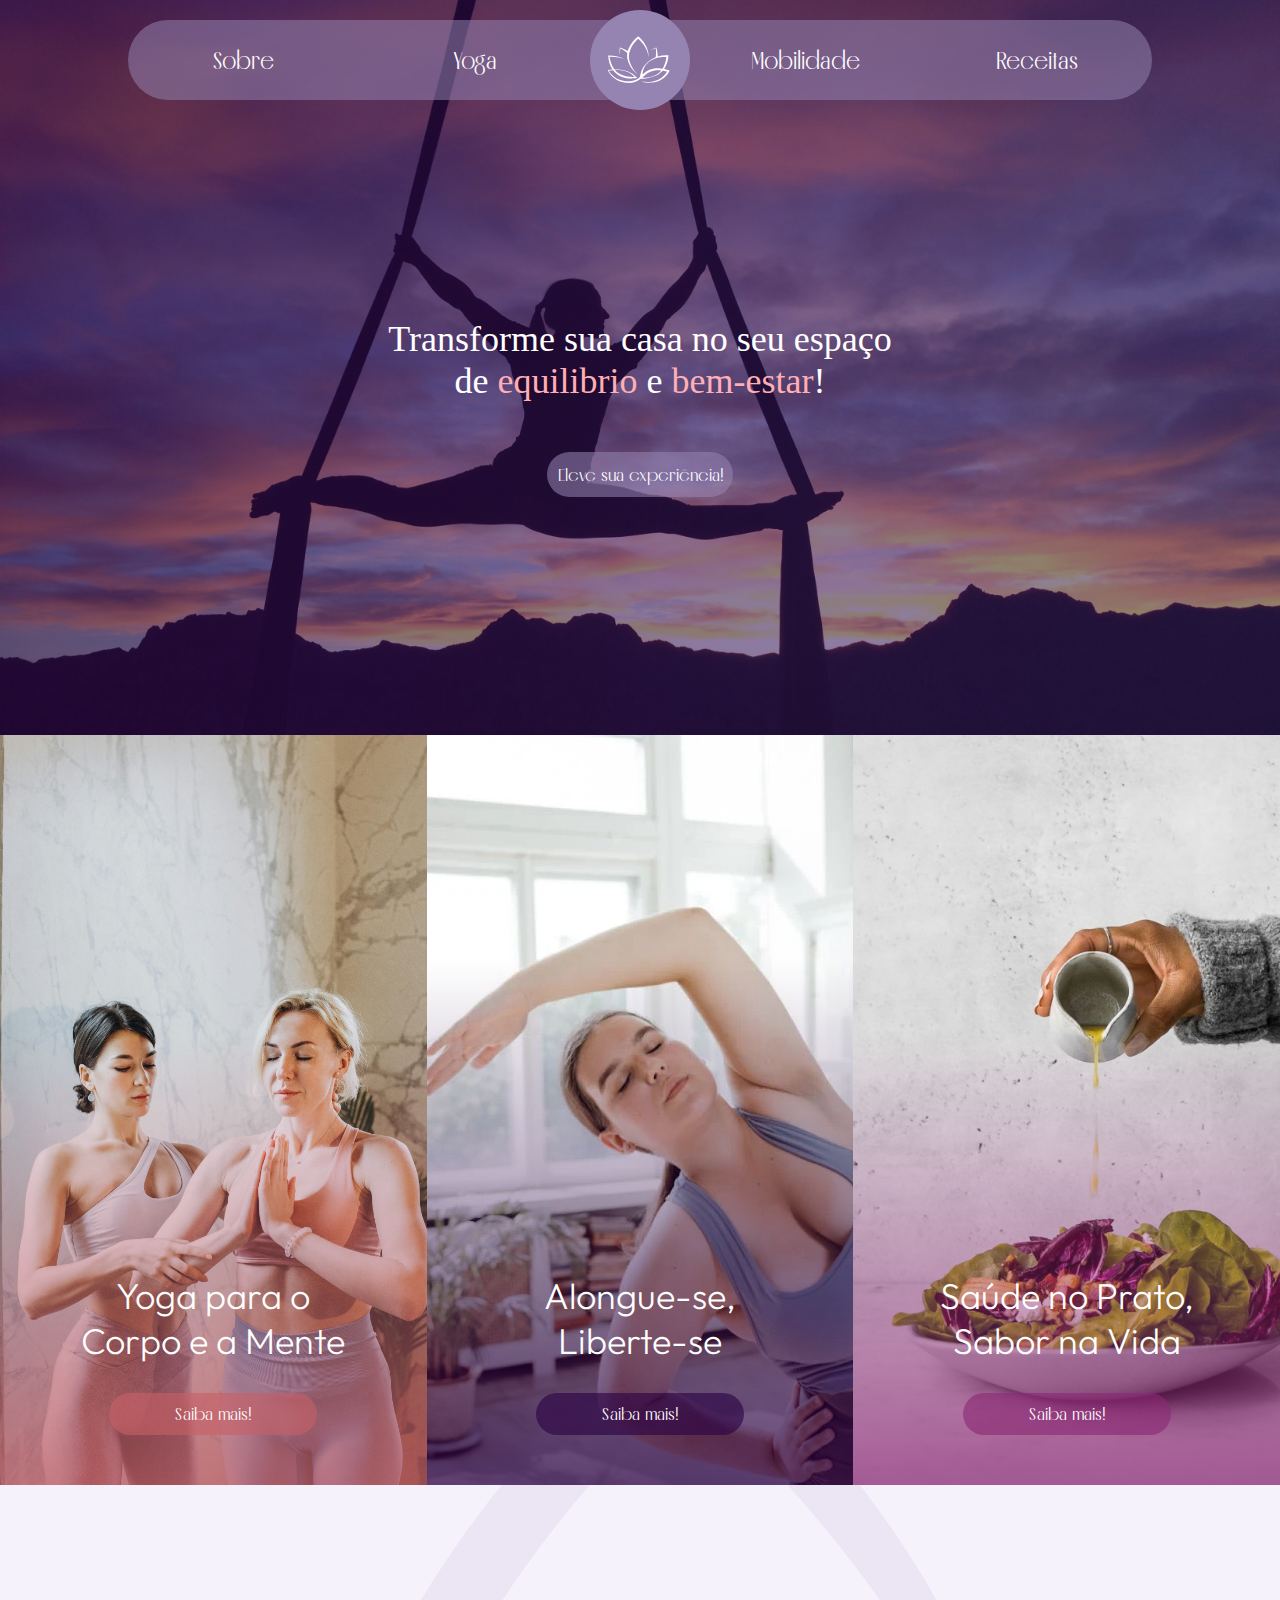
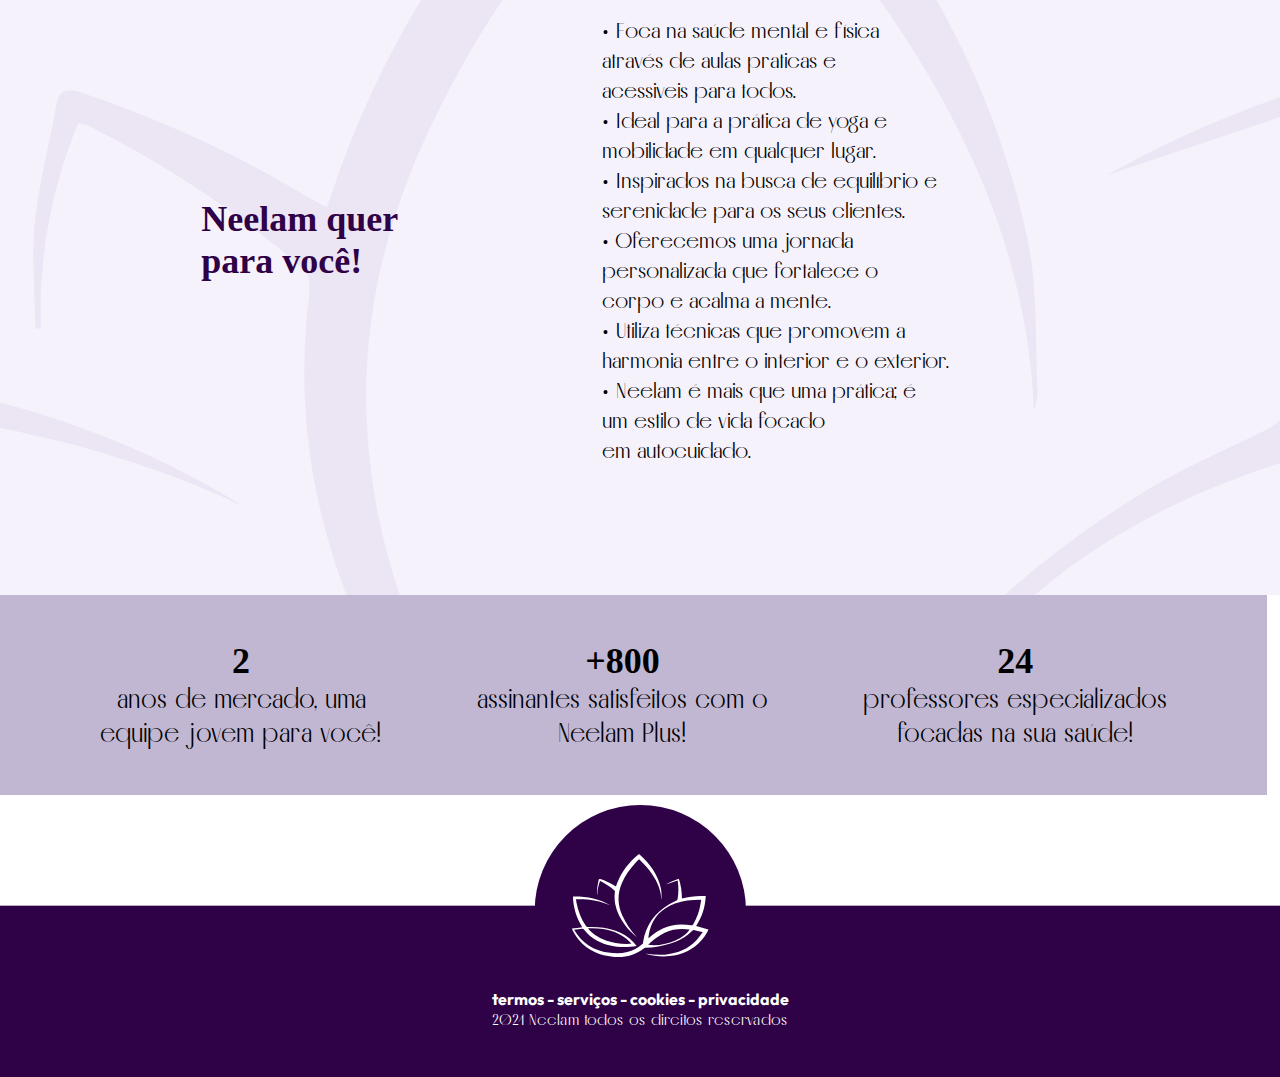
==== index.html @ 39a5e2a2 "yogasla" ====
<!DOCTYPE html>
<html lang="pt-br">

<head>
    <meta charset="UTF-8">
    <meta name="viewport" content="width=device-width, initial-scale=1.0">
    <title>Neelam - Pagina Inical</title>
    <link rel="stylesheet" href="style.css">
</head>

<body>

    <div class="banner">
        <header>
            <div class="container-grid">

                <nav id="menu" class="menu">
                    <a href="#">Sobre</a>
                    <a href="Yoga/Yoga.html">Yoga</a>

                    <img src="img/logoredondo.svg" alt="">

                    <a href="#">Mobilidade</a>
                    <a href="#">Receitas</a>
                </nav>
            </div>
        </header>

        <div class="container-grid conteudo-banner">
            <p>Transforme sua casa no seu espaço <br> de <span class="rosaclaro">equilibrio</span> e <span
                    class="rosaclaro">bem-estar</span>!</p>


            <a href="#" class="link-cadastro">Eleve sua experiência!</a>
        </div>
    </div>
    </div>

    <section id="serviços">

        <div class="container-cartao">
            <div class="cartao cartao-yoga">
                <h1>Yoga para o <br> Corpo e a Mente</h1>
                <a href="#" class="link-yoga">Saiba mais!</a>
            </div>

            <div class="cartao cartao-mob">
                <h1>Alongue-se, <br> Liberte-se</h1>
                <a href="#" class="link-mob">Saiba mais!</a>
            </div>

            <div class="cartao cartao-comida">
                <h1>Saúde no Prato, <br> Sabor na Vida</h1>
                <a href="#" class="link-receita">Saiba mais!</a>
            </div>
        </div>

    </section>

    <div class="fundoflor">
        <section id="sobre">
            <div class="container-grid">
                
                <div class="about">
                    <h2>Neelam quer <br> para você!</h2>

                    <p>•  Foca na saúde mental e física <br> através de aulas praticas e <br> acessiveis para todos.<br>
                        •  Ideal para a prática de yoga e <br> mobilidade em qualquer lugar.<br>
                        •  Inspirados na busca de equilíbrio e <br> serenidade para os seus clientes.<br>
                        •  Oferecemos uma jornada <br> personalizada que fortalece o <br> corpo e acalma a mente.<br>
                        •  Utiliza técnicas que promovem a <br> harmonia entre o interior e o exterior.<br>
                        •  Neelam é mais que uma prática; é <br> um estilo de vida focado <br> em autocuidado.<br></p>
                </div>

                <div class="container-dados">

                    <div class="mercado">
                        <h3>2</h3>
                        <p>anos de mercado, uma <br> equipe jovem para você!</p>
                    </div>

                    <div class="plus">
                        <h3>+800</h3>
                        <p>assinantes satisfeitos com o <br> Neelam Plus!</p>
                    </div>

                    <div class="profs">
                        <h3>24</h3>
                        <p>professores especializados <br> focadas na sua saúde! </p>
                    </div>
                </div>
            </div>
        </section>
        <footer>
            <div class="container-grid">

            </div>
        </footer>
    </div>

   <footer>
    <img src="img/footer.svg" alt="">
        <div class="texto">
            <h4>termos - serviços - cookies - privacidade</h1>
        
            <p>2024 Neelam todos os direitos reservados</p>
        </div>
   </footer>


</body>
</html>
---- style.css ----
@import url('https://fonts.googleapis.com/css2?family=Outfit:wght@100..900&display=swap');

@font-face {
    font-family: "Melodrama";
    src: url(fonts/Melodrama-Variable.ttf);

    font-family: "Outfit";
    src: url(fonts/Melodrama-Variable.ttf); 
}

:root {
    --roxoescuro: #2F0147;
    --roxoclaro: #9583B1;
    --rosaescuro: #9C528B;
    --rosaclaro: #FFAFB4;
}

* {
    margin: 0;
    padding: 0;
    box-sizing: border-box;
}

.container-grid {
    width: 80vw;
    max-width: 1400px;

    /* margin: 20px - Espaçamento externo de 20px */
    /* margin: 20px 10px - Espaçamento 20px na vertical, 10px na horizontal */
    /* margin: 20px 10px 5px - Espaçamento 20px para cima, 10px na horizontal, 5px para baixo */
    /* margin: 20px 10px 5px 2px - Espaçamento 20px para cima, 10px para a direita, 5px para baixo, 2px para a esquerda */

    margin: 0 auto;
}

.banner {
    height: 735px;

    background-image: linear-gradient(103deg, rgba(46, 1, 71, 0.600) 0%, rgba(49, 23, 94, 0.52) 100%), url(img/imgdacapa.jpg);
    background-size: cover;
    background-position: right center;
}
    

header {
    height: 165px;
    padding-top: 20px;
    }

    .menu {
        width: 100%;
        background-color: #9583b188;
        border-radius:55px;
        height: 80px;
        display: flex;
        align-items: center;
        z-index: 10;
    }
    
    .menu img {
        width: 200px;
        height: 100px;
    
        display: flex;
        align-items: center;
        text-align: center;

        z-index: 1;

        transition: 200ms;
    }

    .menu img:hover{
        transform: scale(1.08);
        transition: 200ms
    }
    
    .menu a {
        list-style-type: none;
        align-items: center;
        display: flex;
        justify-content: space-evenly;
    
        font-family: "Outfit";
        font-size: 24px;
        width: 100%;
        padding-left: 0px;
    }
    
    .menu a {
        color: rgb(255, 255, 255);
        text-decoration: none;
        /* Remove o sublinhado */
    }
    
    .menu a:hover {
        color: var(--roxoescuro);
        /* Cor do link ao passar o mouse */
        text-decoration: underline;
        /* Sublinhado ao passar o mouse */
    }
    

.conteudo-banner {
    height: calc(85vh - 280px);

    display: flex;
    align-items: center;
    justify-content: center;
    flex-direction: column;
}

.conteudo-banner p {
    color: white;

    font-family: "Melodrama";
    font-size: 36px;
    text-align: center;
}

.conteudo-banner span {
    color: var(--rosaclaro);
}

.link-cadastro {
    padding: 1%;
    border-radius: 37px;
    background-color: #9583b190;
    
    color: #ffffff;
    text-decoration: none;
    border: transparent;

    font-family: "Outfit";
    font-size: 18px;
    
    margin-top: 50px;
}

.link-cadastro:hover {
    transform: scale(1.05);
    transition: 200ms
}

#serviços{
    text-align: center;
}

.container-cartao{
    display: flex;
    flex-direction: row;
    justify-content: space-between;
}

.cartao {
    width: 641px;
    height: 750px;

    display: flex;
    flex-direction: column;

    justify-content: flex-end;
    align-items: center;

    padding-bottom: 50px;
}

.cartao-yoga{
    background-image: linear-gradient(0deg, rgba(199,96,102,0.75) 0%, rgba(0,0,0,0) 60%), url(img/carddoyoga.jpg);
    background-size: cover;
}

.cartao-mob{
    background-image: linear-gradient(0deg, rgba(43,1,67,0.75) 0%, rgba(0,0,0,0) 70%), url(img/muiemobilidade.jpg);
    background-size: cover;
}

.cartao-comida{
    background-image: linear-gradient(0deg, rgba(138,40,116,0.75) 0%, rgba(0,0,0,0) 60%), url(img/receita.jpg);
    background-size: cover;
}

.cartao h1 {
    font-family: "Outfit";
    font-size: 36px;
    color: #ffffff;
    font-weight: 270;

    text-align: center;

    padding: 7%;
}

.cartao a {
    width: 208px;
    padding: 2%;
    border-radius: 37px;
    
    color: #ffffff;
    border: transparent;

    font-family: "Outfit";
    font-size: 18px;
    text-decoration: none;

    z-index: 1;

    transition: 200ms;
}

.cartao a:hover{
    transform: scale(1.05);
    transition: 200ms
}

.cartao-yoga a{
    background-color: #c760659e;
}

.cartao-mob a{
    background-color: #2b01439e;
}

.cartao-comida a{
    background-color: #8A28749e;
}


.fundoflor{
    background-image: url(img/fundosobre.svg);
    background-color: rgb(246, 242, 252);
    background-position: 40% 20%;
}


.about {
    display: flex;
    flex-direction: row;
    justify-content: space-evenly; 
    align-items: center;
}

.about h2{
    font-family: "Melodrama";
    color: #2F0147;
    font-size: 36px;
    
}

.about p{
    font-family: "Outfit";
    font-size: 22px;
    margin: 130px;
}

.container-dados{
    display: flex;
    flex-direction: row;
    justify-content: space-between; 
    align-items: center;

    text-align: center;

    background-color: #9583b194;
    background-size: cover;
    background-position: right center;

    width: 99vw;
    position: absolute;
    left: 0;
    height: 200px;
    padding: 100px;
}

.container-dados h3{
    font-family: "Melodrama";
    font-size: 36px;
}

.container-dados p{
    font-family: "Outfit";
    font-size: 26px;
}

.mercado:hover{
    transform: scale(1.05);
    transition: 200ms
}

.plus:hover {
    transform: scale(1.05);
    transition: 200ms
}

.profs:hover {
    transform: scale(1.05);
    transition: 200ms
}


footer {
    position: relative;
    width: 100%;
}

.texto {
    position: absolute;
    top: 75%;
    left: 50%;
    transform: translate(-50%, -50%);
    color: white;
    text-align: center;
}

footer img {
    width: 100%;
    margin-top: 210px;
    height: auto;
    display: block;
}

.texto h4 {
    font-family: "Outfit";
    text-align: center;
    margin: 0;
}

.texto p {
    font-family: "Outfit";
    text-align: center;
    margin: 0;
}

.texto:hover {
    color: var(--rosaclaro);
}
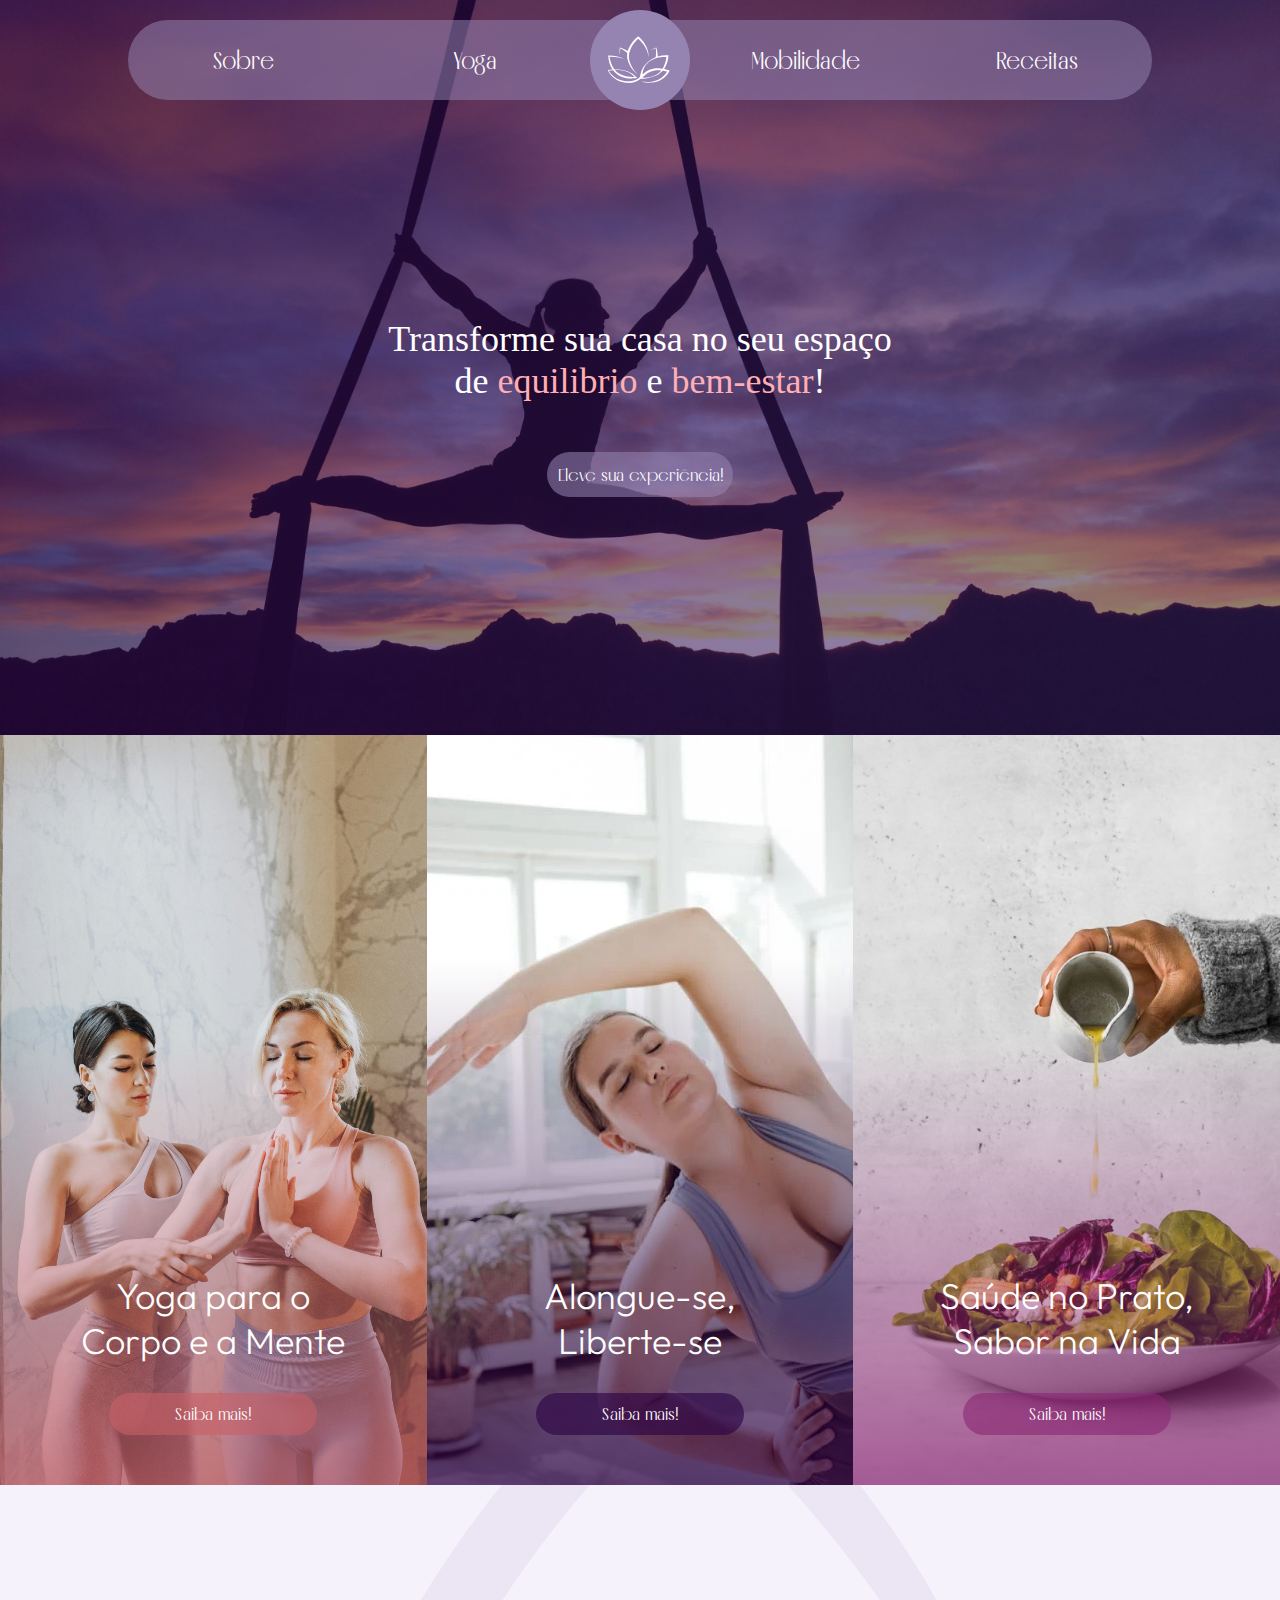
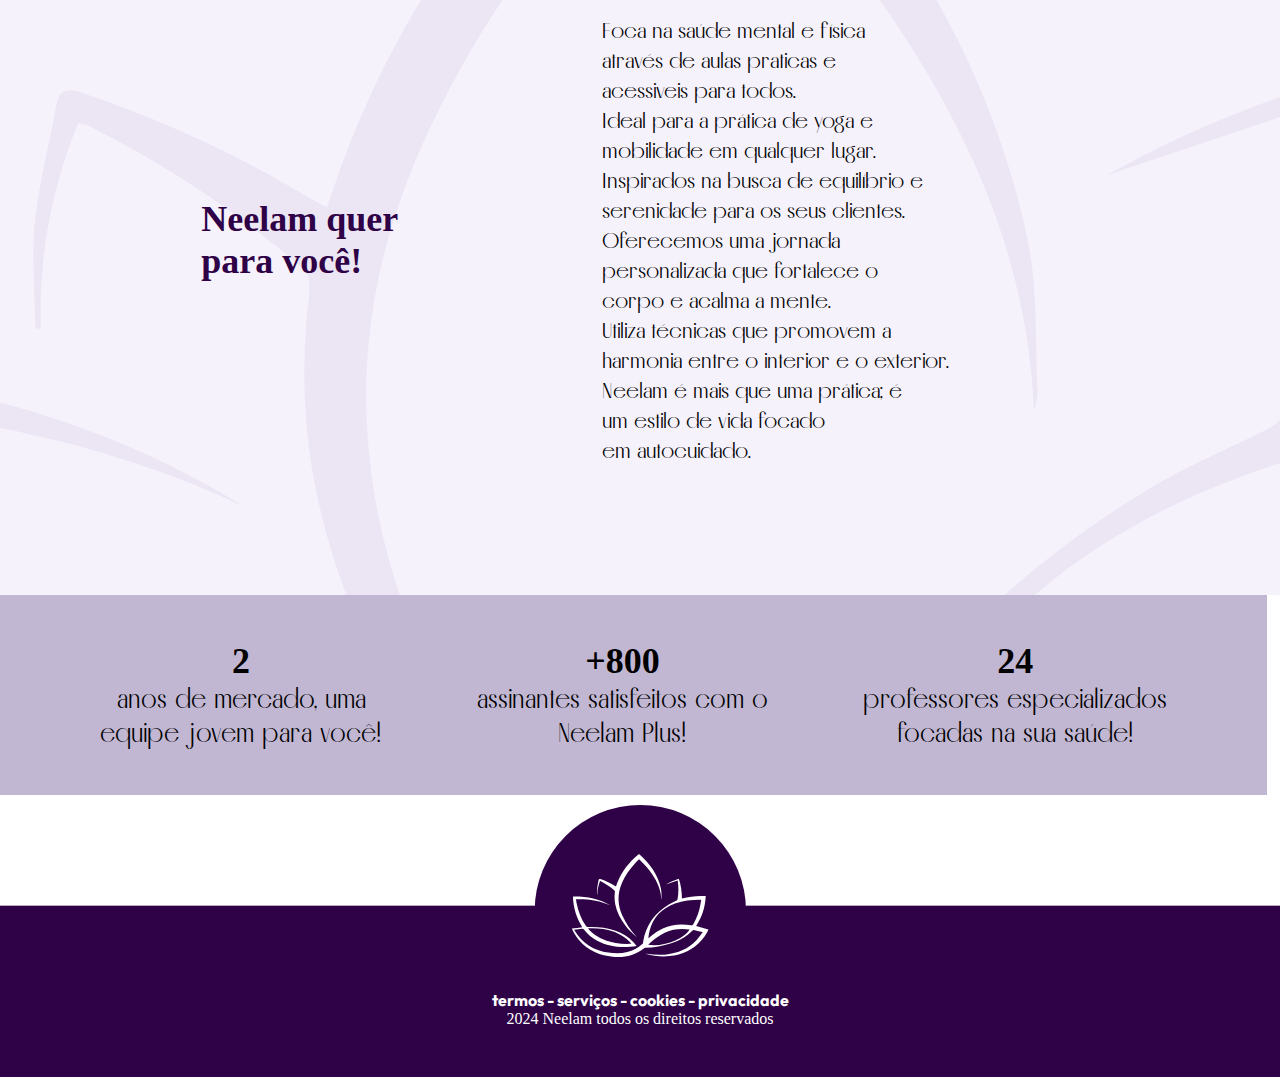
==== commit 1851067e: "Feat: Atualizado" ====
--- a/index.html
+++ b/index.html
@@ -20,8 +20,8 @@
 
                     <img src="img/logoredondo.svg" alt="">
 
-                    <a href="#">Mobilidade</a>
-                    <a href="#">Receitas</a>
+                    <a href="file:///C:/Users/44985891819/Desktop/Neelam%20-%20site/index.html">Mobilidade</a>
+                    <a href="file:///C:/Users/44985891819/Desktop/atualizado/Neelam/Receitas/receitas.html">Receitas</a>
                 </nav>
             </div>
         </header>
@@ -60,16 +60,14 @@
     <div class="fundoflor">
         <section id="sobre">
             <div class="container-grid">
-                
                 <div class="about">
                     <h2>Neelam quer <br> para você!</h2>
-
-                    <p>•  Foca na saúde mental e física <br> através de aulas praticas e <br> acessiveis para todos.<br>
-                        •  Ideal para a prática de yoga e <br> mobilidade em qualquer lugar.<br>
-                        •  Inspirados na busca de equilíbrio e <br> serenidade para os seus clientes.<br>
-                        •  Oferecemos uma jornada <br> personalizada que fortalece o <br> corpo e acalma a mente.<br>
-                        •  Utiliza técnicas que promovem a <br> harmonia entre o interior e o exterior.<br>
-                        •  Neelam é mais que uma prática; é <br> um estilo de vida focado <br> em autocuidado.<br></p>
+                    <p>Foca na saúde mental e física <br> através de aulas praticas e <br> acessiveis para todos.<br>
+                        Ideal para a prática de yoga e <br> mobilidade em qualquer lugar.<br>
+                        Inspirados na busca de equilíbrio e <br> serenidade para os seus clientes.<br>
+                        Oferecemos uma jornada <br> personalizada que fortalece o <br> corpo e acalma a mente.<br>
+                        Utiliza técnicas que promovem a <br> harmonia entre o interior e o exterior.<br>
+                        Neelam é mais que uma prática; é <br> um estilo de vida focado <br> em autocuidado.<br></p>
                 </div>
 
                 <div class="container-dados">
@@ -103,7 +101,7 @@
         <div class="texto">
             <h4>termos - serviços - cookies - privacidade</h1>
         
-            <p>2024 Neelam todos os direitos reservados</p>
+            <a>2024 Neelam todos os direitos reservados</a>
         </div>
    </footer>
 
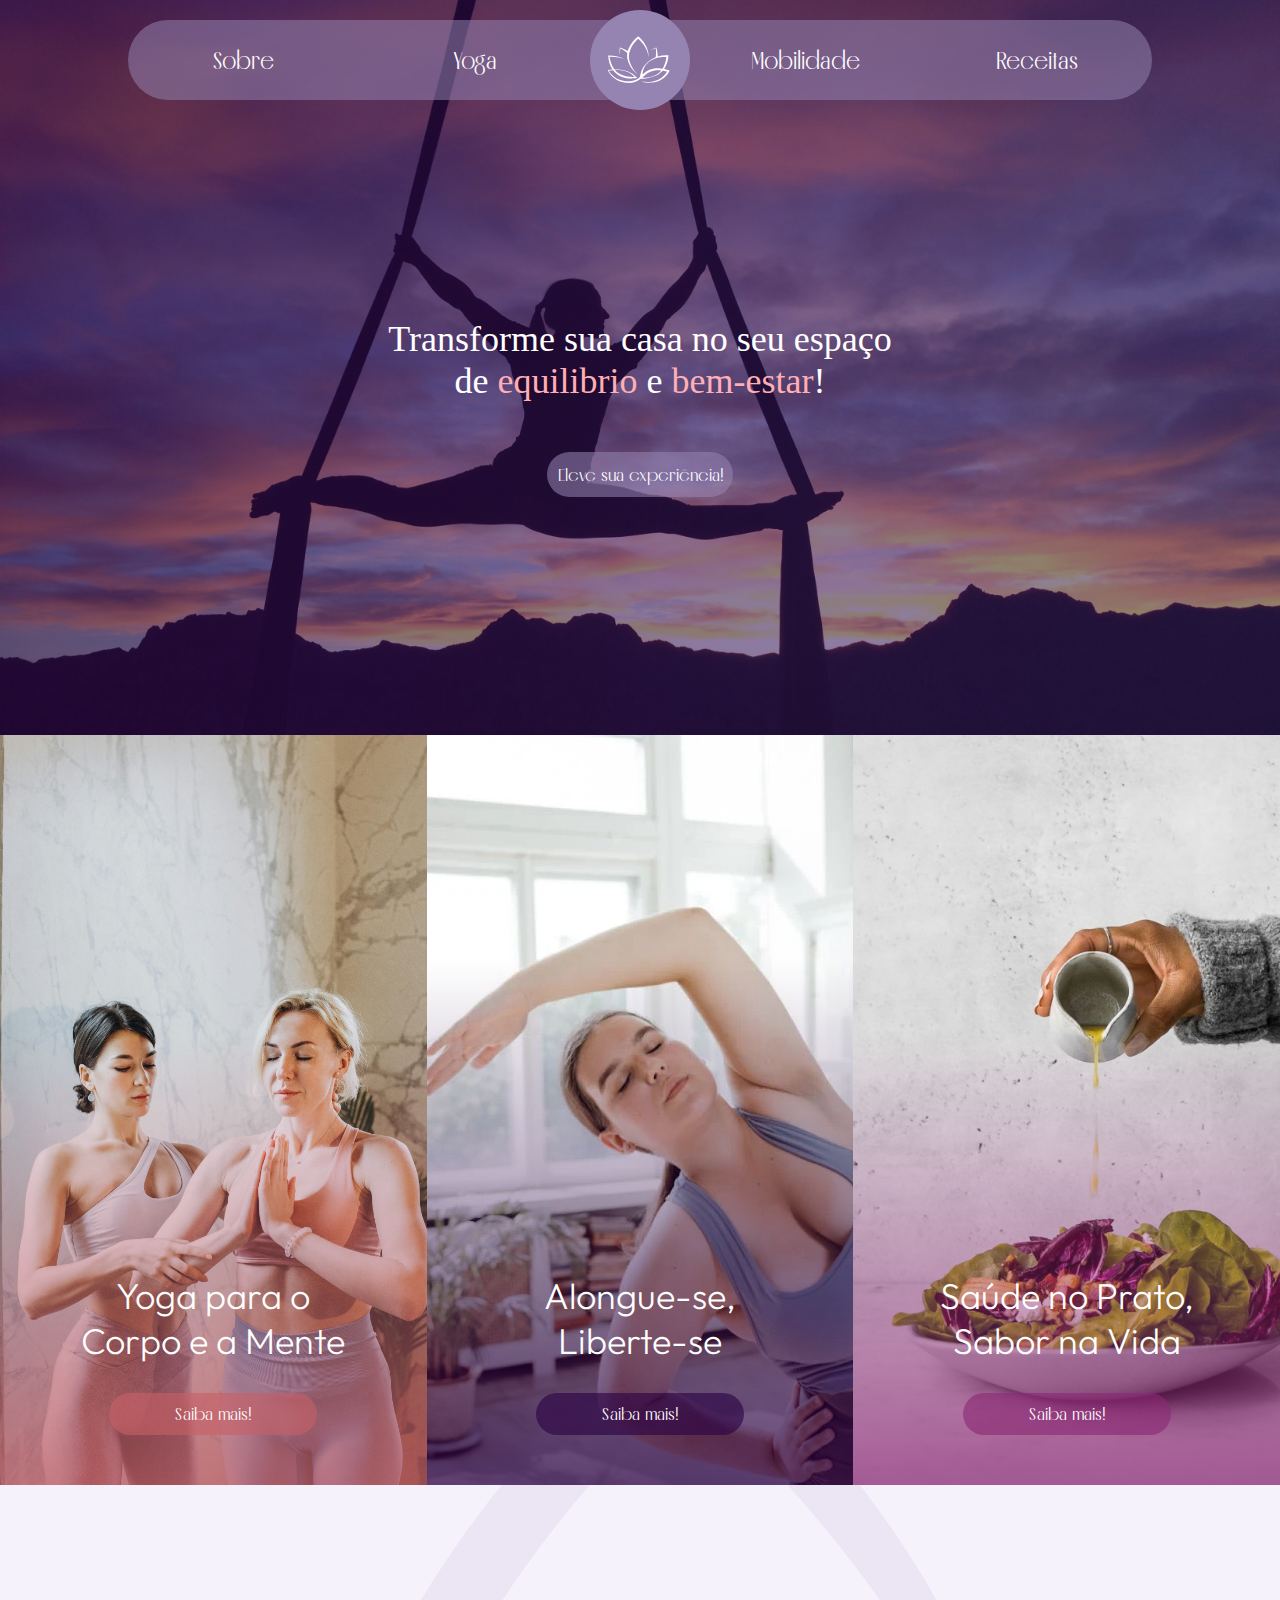
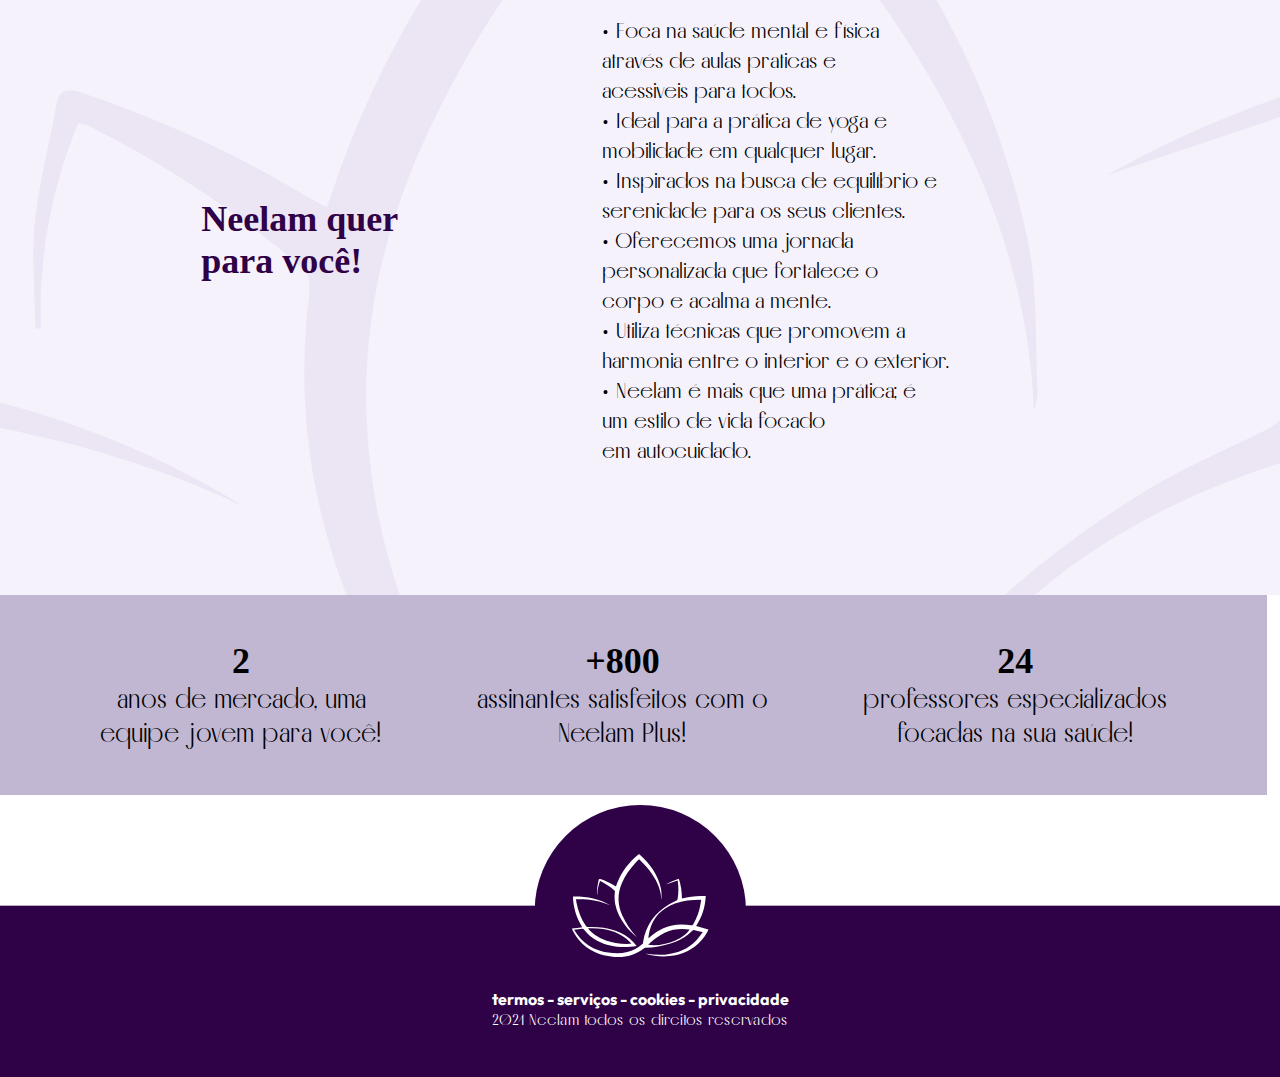
==== commit 306d5227: "Feat: a" ====
--- a/index.html
+++ b/index.html
@@ -6,6 +6,7 @@
     <meta name="viewport" content="width=device-width, initial-scale=1.0">
     <title>Neelam - Pagina Inical</title>
     <link rel="stylesheet" href="style.css">
+    <link rel="shortcut icon" href="img/Favicon.png" type="image/x-icon">
 </head>
 
 <body>
@@ -20,7 +21,7 @@
 
                     <img src="img/logoredondo.svg" alt="">
 
-                    <a href="file:///C:/Users/44985891819/Desktop/Neelam%20-%20site/index.html">Mobilidade</a>
+                    <a href="Mobilidade/Mobi.html">Mobilidade</a>
                     <a href="file:///C:/Users/44985891819/Desktop/atualizado/Neelam/Receitas/receitas.html">Receitas</a>
                 </nav>
             </div>
@@ -31,7 +32,7 @@
                     class="rosaclaro">bem-estar</span>!</p>
 
 
-            <a href="#" class="link-cadastro">Eleve sua experiência!</a>
+            <a href="file:///C:/Users/44985891819/Desktop/atualizado/Neelam/premium/premium.html" class="link-cadastro">Eleve sua experiência!</a>
         </div>
     </div>
     </div>
@@ -41,12 +42,12 @@
         <div class="container-cartao">
             <div class="cartao cartao-yoga">
                 <h1>Yoga para o <br> Corpo e a Mente</h1>
-                <a href="#" class="link-yoga">Saiba mais!</a>
+                <a href="file:///C:/Users/44985891819/Desktop/atualizado/Neelam/Yoga/Yoga.html" class="link-yoga">Saiba mais!</a>
             </div>
 
             <div class="cartao cartao-mob">
                 <h1>Alongue-se, <br> Liberte-se</h1>
-                <a href="#" class="link-mob">Saiba mais!</a>
+                <a href="file:///C:/Users/44985891819/Desktop/atualizado/Neelam/Mobilidade/Mobi.html" class="link-mob">Saiba mais!</a>
             </div>
 
             <div class="cartao cartao-comida">
@@ -60,14 +61,16 @@
     <div class="fundoflor">
         <section id="sobre">
             <div class="container-grid">
+                
                 <div class="about">
                     <h2>Neelam quer <br> para você!</h2>
-                    <p>Foca na saúde mental e física <br> através de aulas praticas e <br> acessiveis para todos.<br>
-                        Ideal para a prática de yoga e <br> mobilidade em qualquer lugar.<br>
-                        Inspirados na busca de equilíbrio e <br> serenidade para os seus clientes.<br>
-                        Oferecemos uma jornada <br> personalizada que fortalece o <br> corpo e acalma a mente.<br>
-                        Utiliza técnicas que promovem a <br> harmonia entre o interior e o exterior.<br>
-                        Neelam é mais que uma prática; é <br> um estilo de vida focado <br> em autocuidado.<br></p>
+
+                    <p>•  Foca na saúde mental e física <br> através de aulas praticas e <br> acessiveis para todos.<br>
+                        •  Ideal para a prática de yoga e <br> mobilidade em qualquer lugar.<br>
+                        •  Inspirados na busca de equilíbrio e <br> serenidade para os seus clientes.<br>
+                        •  Oferecemos uma jornada <br> personalizada que fortalece o <br> corpo e acalma a mente.<br>
+                        •  Utiliza técnicas que promovem a <br> harmonia entre o interior e o exterior.<br>
+                        •  Neelam é mais que uma prática; é <br> um estilo de vida focado <br> em autocuidado.<br></p>
                 </div>
 
                 <div class="container-dados">
@@ -101,7 +104,7 @@
         <div class="texto">
             <h4>termos - serviços - cookies - privacidade</h1>
         
-            <a>2024 Neelam todos os direitos reservados</a>
+            <p>2024 Neelam todos os direitos reservados</p>
         </div>
    </footer>
 
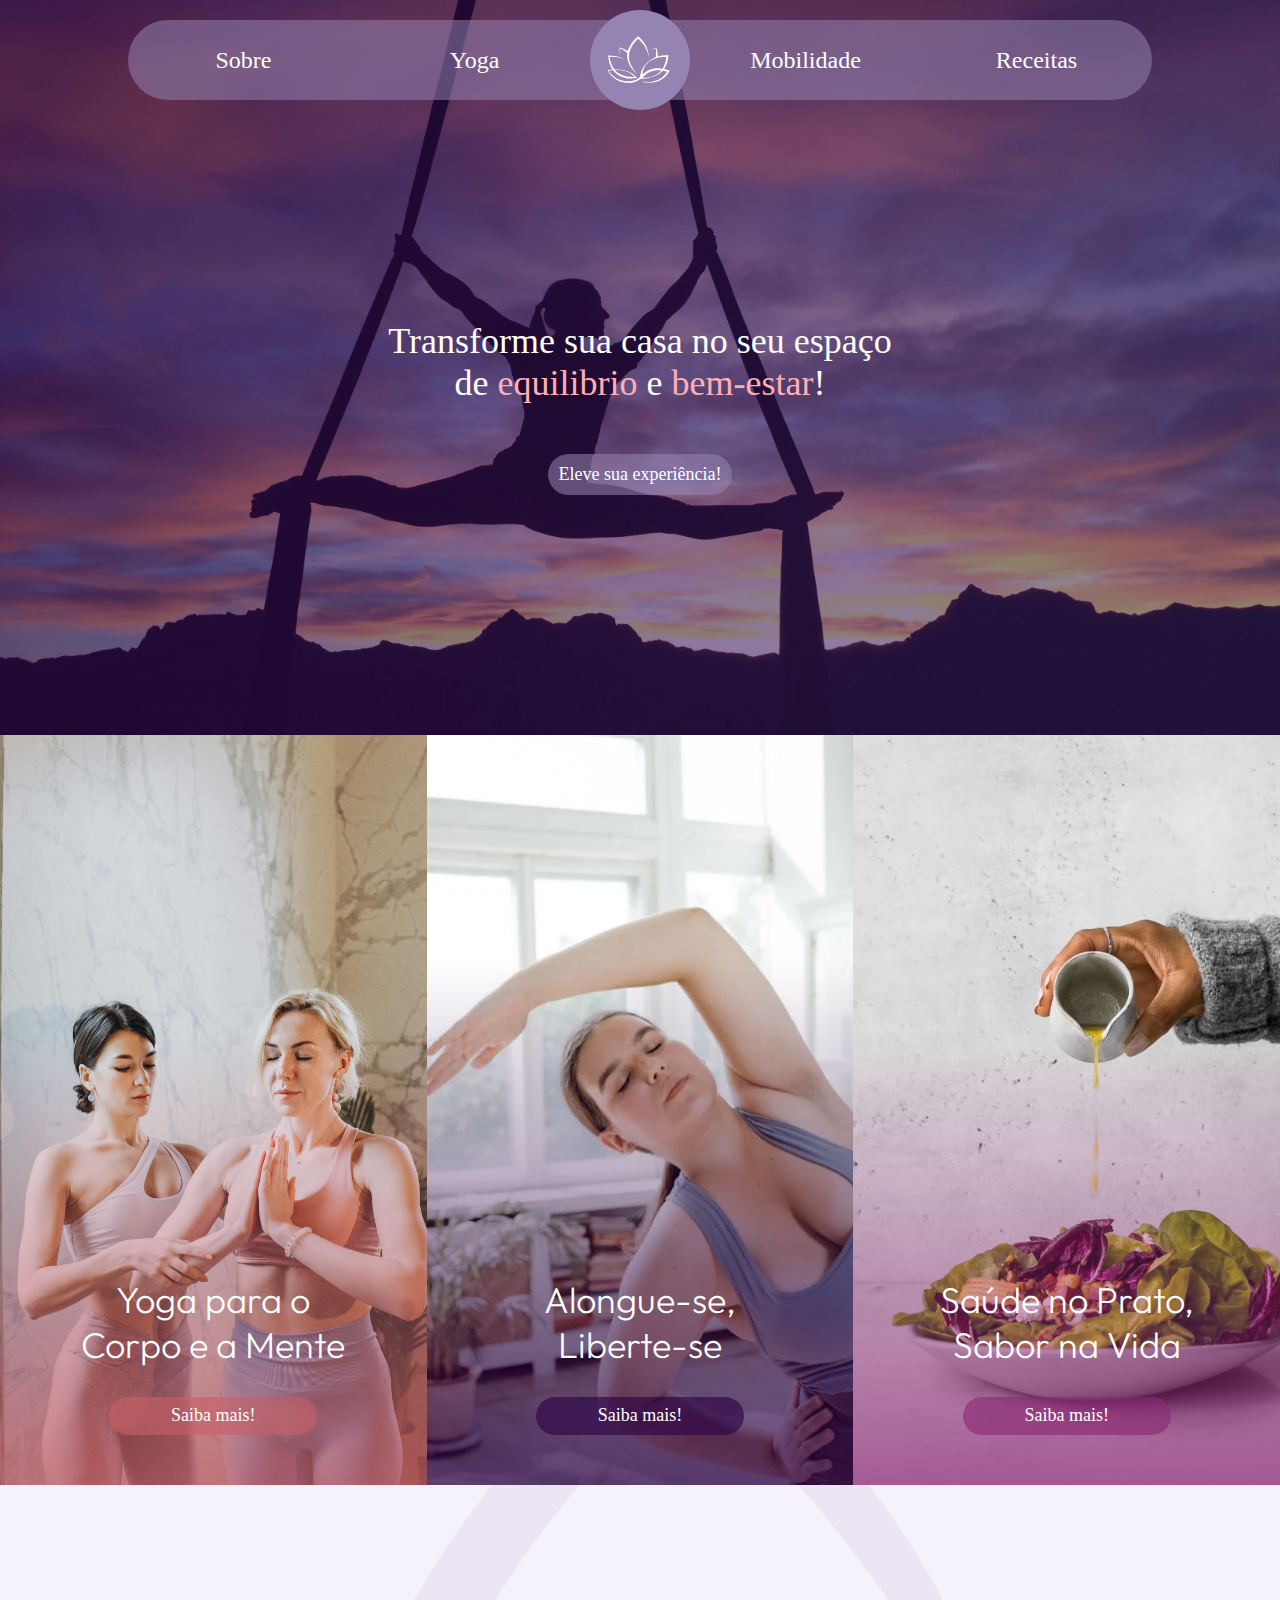
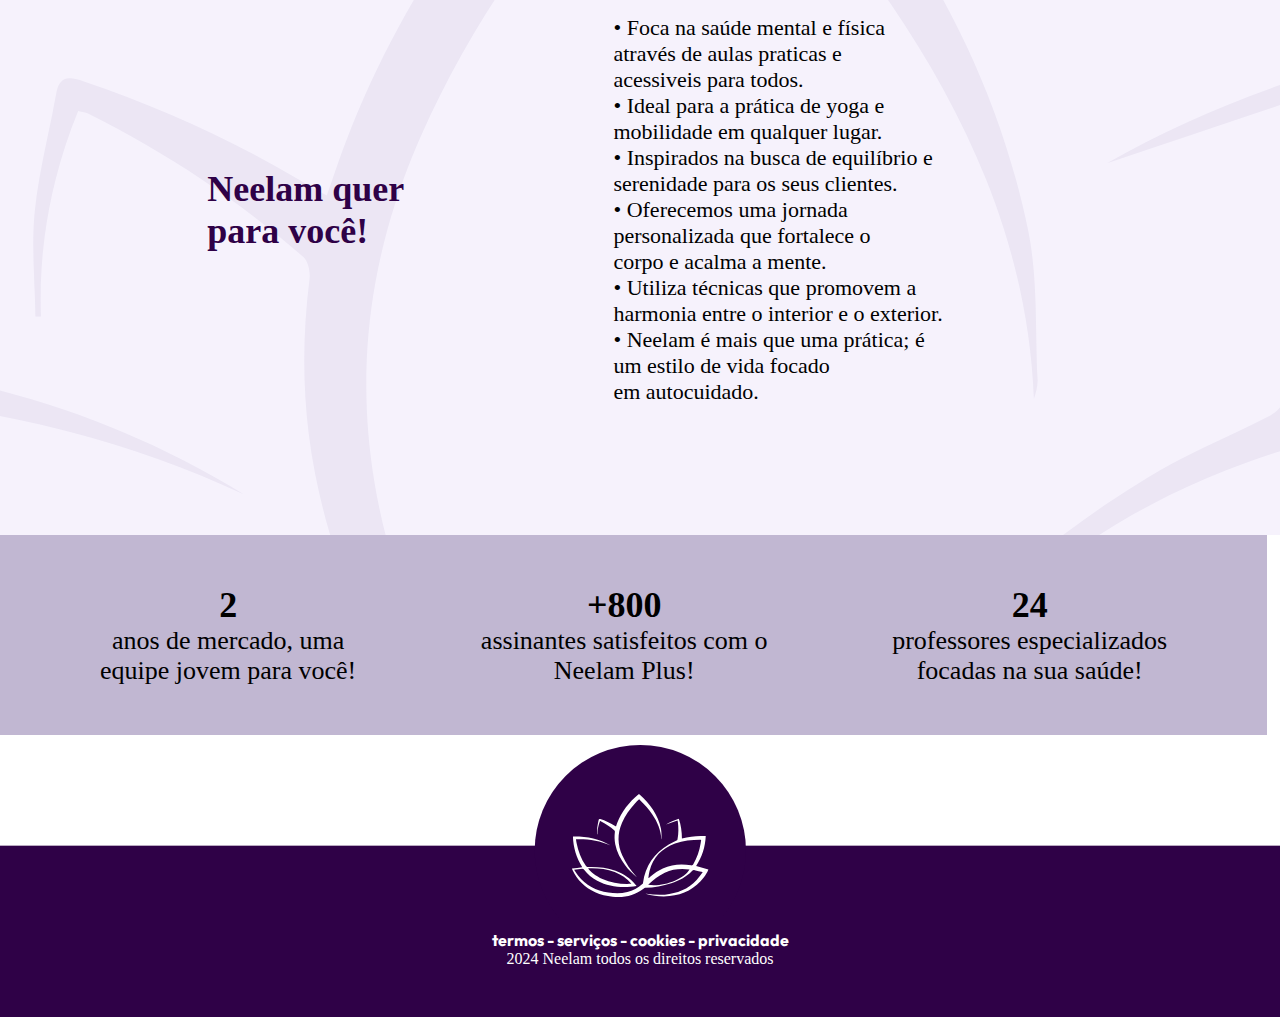
==== commit fc1a237c: "Feat: atualizado" ====
--- a/index.html
+++ b/index.html
@@ -16,13 +16,17 @@
             <div class="container-grid">
 
                 <nav id="menu" class="menu">
-                    <a href="#">Sobre</a>
+                    <a class="sobretexto" href="#">Sobre</a>
                     <a href="Yoga/Yoga.html">Yoga</a>
 
                     <img src="img/logoredondo.svg" alt="">
 
-                    <a href="Mobilidade/Mobi.html">Mobilidade</a>
-                    <a href="file:///C:/Users/44985891819/Desktop/atualizado/Neelam/Receitas/receitas.html">Receitas</a>
+
+                    <a href="file:///C:/Users/44985891819/Desktop/Neelam/Mobilidade/Mobi.html">Mobilidade</a>
+
+                    
+
+                    <a href="file:///C:/Users/44985891819/Desktop/Neelam/Receitas/receitas.html">Receitas</a>
                 </nav>
             </div>
         </header>
--- a/style.css
+++ b/style.css
@@ -86,12 +86,13 @@
         width: 100%;
         padding-left: 0px;
     }
-    
+  
     .menu a {
         color: rgb(255, 255, 255);
         text-decoration: none;
         /* Remove o sublinhado */
     }
+    
     
     .menu a:hover {
         color: var(--roxoescuro);
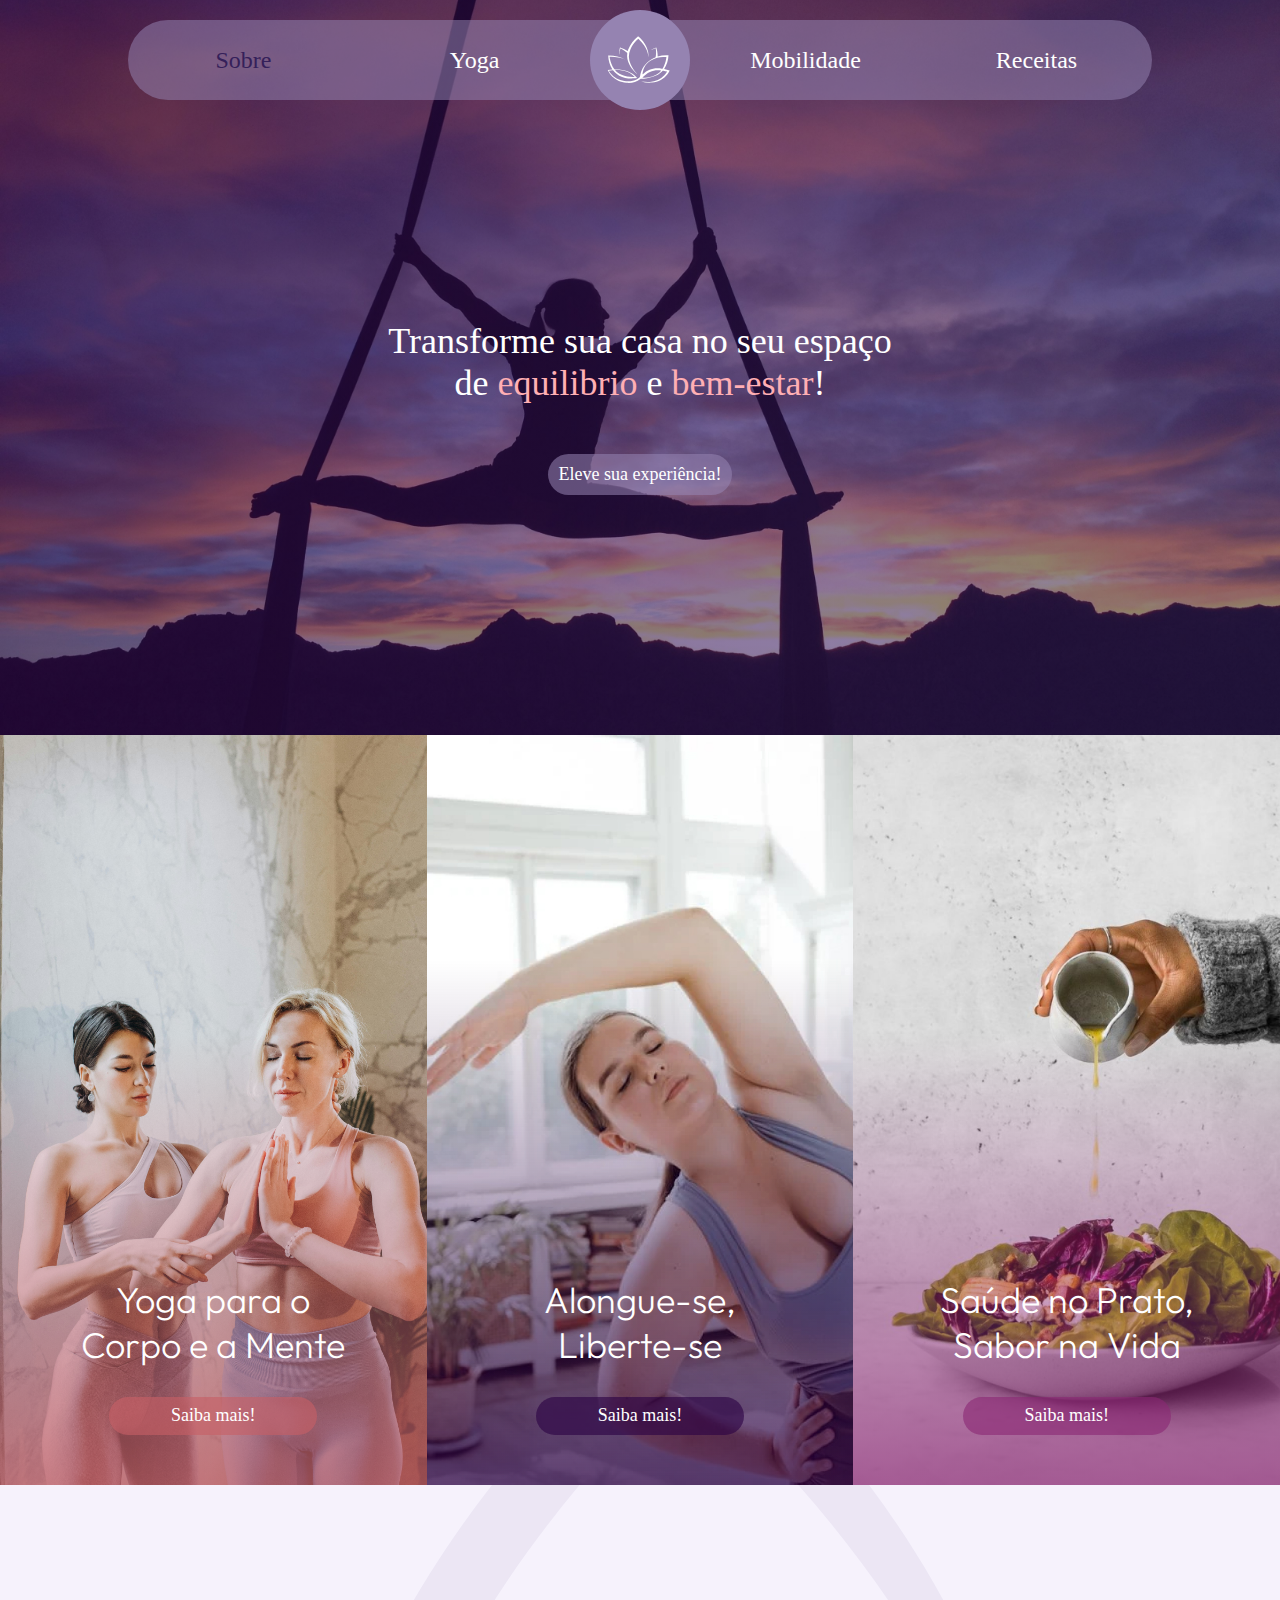
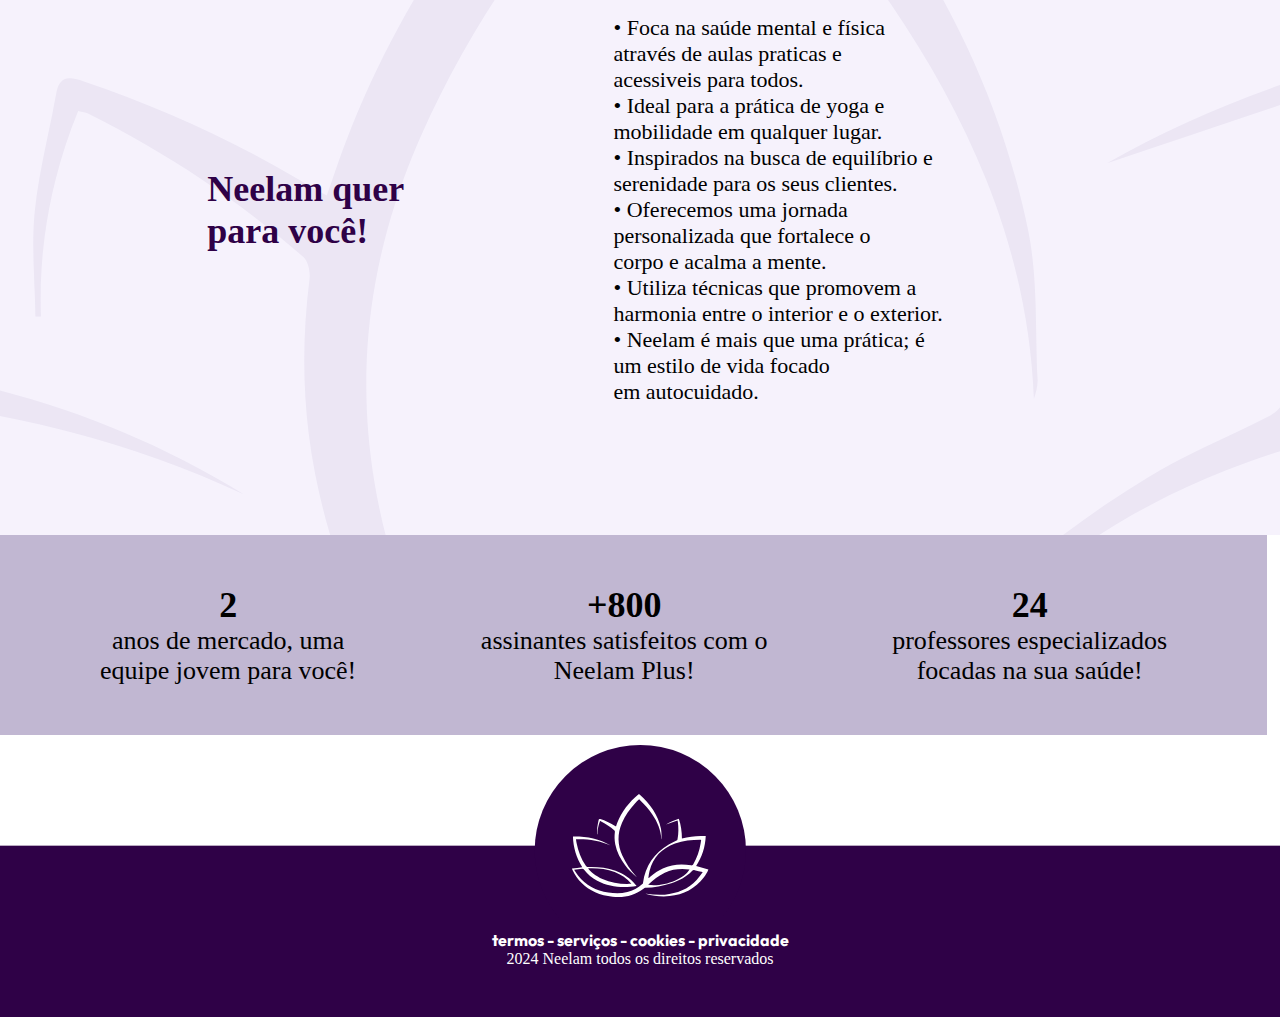
==== commit 9db84519: "Feat: Neelam" ====
--- a/index.html
+++ b/index.html
@@ -16,17 +16,18 @@
             <div class="container-grid">
 
                 <nav id="menu" class="menu">
+                    
                     <a class="sobretexto" href="#">Sobre</a>
-                    <a href="Yoga/Yoga.html">Yoga</a>
+
+                    <a class="sobretexto2" href="./Yoga/Yoga.html">Yoga</a>
 
                     <img src="img/logoredondo.svg" alt="">
+                    
+                    
+                    <a class="sobretexto3" href="./Mobilidade/Mobi.html">Mobilidade</a>
+                  
 
-
-                    <a href="file:///C:/Users/44985891819/Desktop/Neelam/Mobilidade/Mobi.html">Mobilidade</a>
-
-                    
-
-                    <a href="file:///C:/Users/44985891819/Desktop/Neelam/Receitas/receitas.html">Receitas</a>
+                    <a class="sobretexto4" href="./Receitas/receitas.html">Receitas</a>
                 </nav>
             </div>
         </header>
@@ -36,7 +37,7 @@
                     class="rosaclaro">bem-estar</span>!</p>
 
 
-            <a href="file:///C:/Users/44985891819/Desktop/atualizado/Neelam/premium/premium.html" class="link-cadastro">Eleve sua experiência!</a>
+            <a href="./premium/premium.html" class="link-cadastro">Eleve sua experiência!</a>
         </div>
     </div>
     </div>
@@ -46,17 +47,17 @@
         <div class="container-cartao">
             <div class="cartao cartao-yoga">
                 <h1>Yoga para o <br> Corpo e a Mente</h1>
-                <a href="file:///C:/Users/44985891819/Desktop/atualizado/Neelam/Yoga/Yoga.html" class="link-yoga">Saiba mais!</a>
+                <a href="./Yoga/Yoga.html" class="link-yoga">Saiba mais!</a>
             </div>
 
             <div class="cartao cartao-mob">
                 <h1>Alongue-se, <br> Liberte-se</h1>
-                <a href="file:///C:/Users/44985891819/Desktop/atualizado/Neelam/Mobilidade/Mobi.html" class="link-mob">Saiba mais!</a>
+                <a href="./Mobilidade/Mobi.html" class="link-mob">Saiba mais!</a>
             </div>
 
             <div class="cartao cartao-comida">
                 <h1>Saúde no Prato, <br> Sabor na Vida</h1>
-                <a href="#" class="link-receita">Saiba mais!</a>
+                <a href="./Receitas/receitas.html" class="link-receita">Saiba mais!</a>
             </div>
         </div>
 
--- a/style.css
+++ b/style.css
@@ -80,17 +80,33 @@
         align-items: center;
         display: flex;
         justify-content: space-evenly;
+
+        text-decoration: none;
     
         font-family: "Outfit";
         font-size: 24px;
         width: 100%;
         padding-left: 0px;
     }
-  
-    .menu a {
-        color: rgb(255, 255, 255);
+
+    .sobretexto {
+        color:rgb(53, 32, 90);
         text-decoration: none;
-        /* Remove o sublinhado */
+    }
+    
+    .sobretexto2 {
+        color: white;
+       
+    }
+
+    .sobretexto3 {
+        color:rgb(255, 255, 255);
+        
+    }
+
+    .sobretexto4 {
+        color:rgb(255, 255, 255);
+        
     }
     
     
@@ -101,6 +117,10 @@
         /* Sublinhado ao passar o mouse */
     }
     
+    a.sobretexto:hover{
+        color: rgb(255, 255, 255);
+        text-decoration: underline;
+    }
 
 .conteudo-banner {
     height: calc(85vh - 280px);
